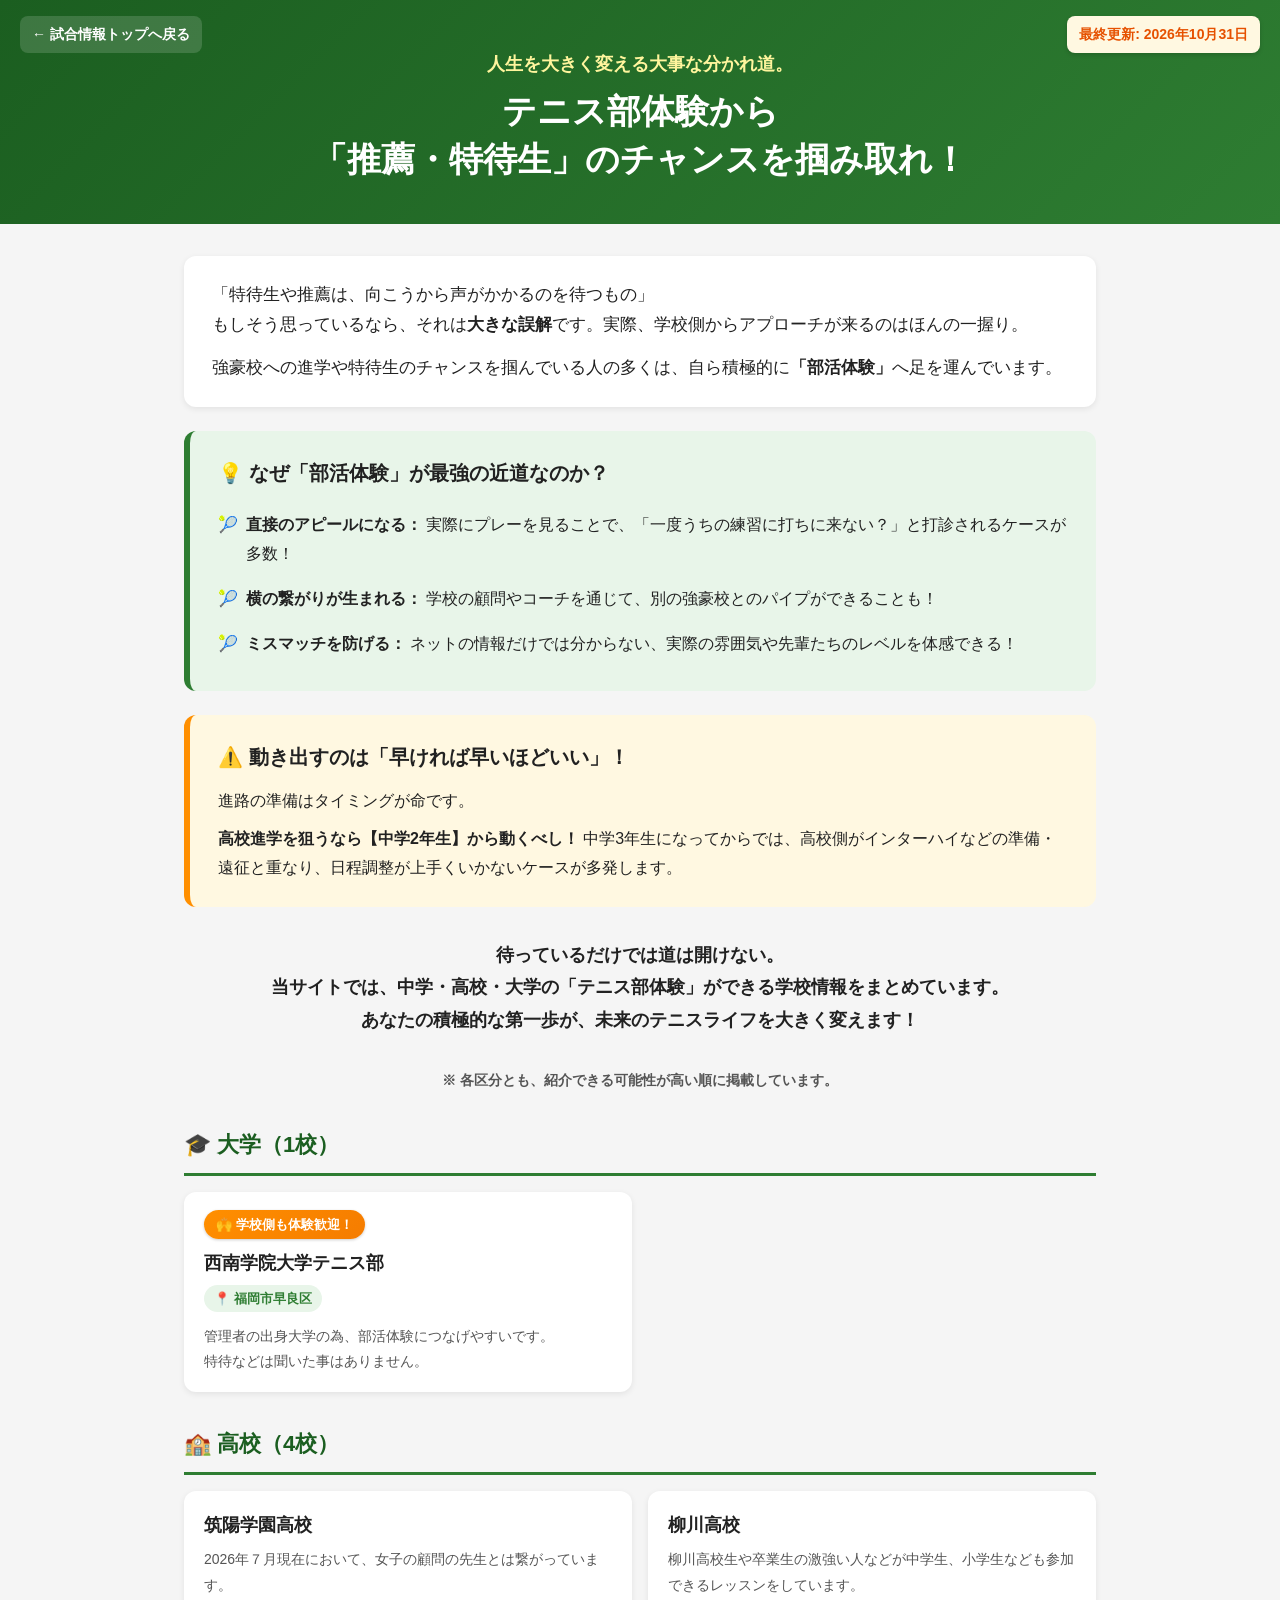
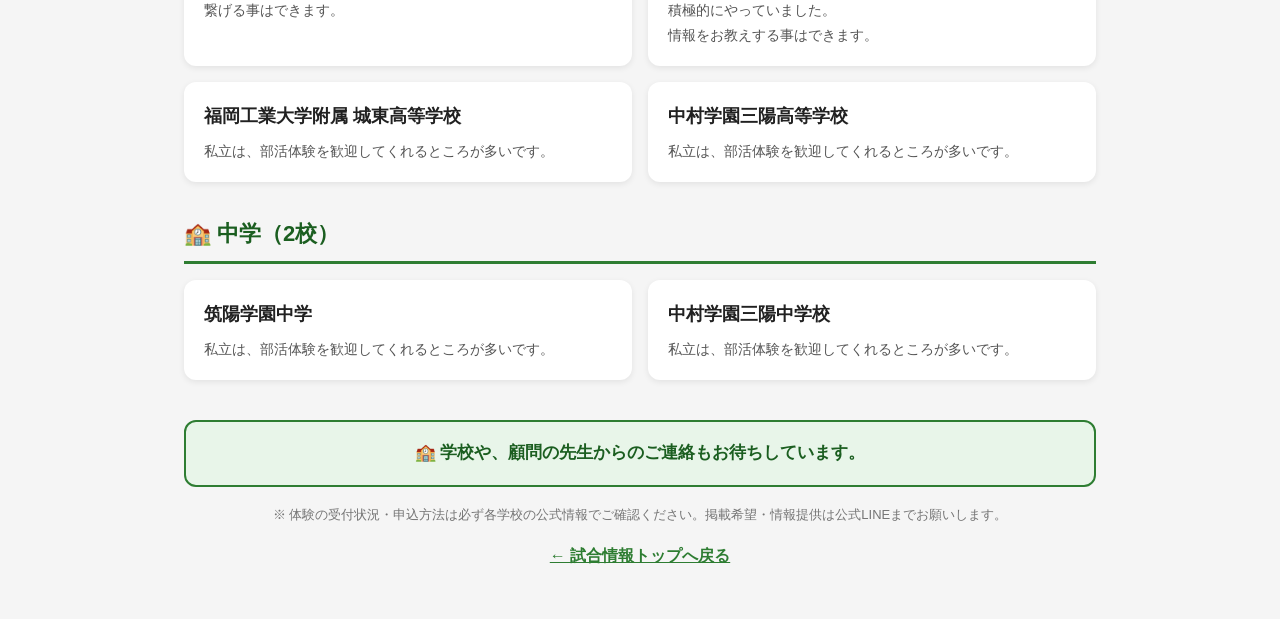
==== docs/taiken.html @ 0b255068 "update: 2026-10-31 21:12" ====
<!DOCTYPE html>
<html lang="ja">
<head>
    <meta charset="UTF-8">
    <meta name="viewport" content="width=1200">
    <title>テニス部体験で推薦・特待のチャンスを掴む｜福岡＋αテニス試合情報</title>
    <style>
        * { margin:0; padding:0; box-sizing:border-box; }
        body { font-family:"Hiragino Kaku Gothic ProN","Yu Gothic","Meiryo",sans-serif;
               background:#F5F5F5; color:#212121; line-height:1.8; }
        .t-header { position:relative; text-align:center; padding:48px 24px 40px;
                    background:linear-gradient(135deg,#1B5E20,#2E7D32); color:#fff; }
        .update-badge { position:absolute; top:16px; right:20px;
                        background:#FFF8E1; color:#E65100; padding:6px 12px;
                        border-radius:8px; font-size:14px; font-weight:700;
                        box-shadow:0 2px 4px rgba(0,0,0,0.15); }
        .back-link { position:absolute; top:16px; left:20px; color:#fff;
                     font-size:14px; font-weight:600; text-decoration:none;
                     background:rgba(255,255,255,0.15); padding:6px 12px; border-radius:8px; }
        .back-link:hover { background:rgba(255,255,255,0.3); }
        .t-lead { font-size:18px; font-weight:700; color:#FFF59D; margin-bottom:8px; }
        .t-title { font-size:34px; font-weight:900; line-height:1.4; }
        .t-main { max-width:960px; margin:0 auto; padding:32px 24px 48px; }
        .t-intro { background:#fff; border-radius:12px; padding:24px 28px;
                   box-shadow:0 2px 6px rgba(0,0,0,0.08); font-size:17px; }
        .t-intro p + p { margin-top:12px; }
        .t-box { border-radius:12px; padding:24px 28px; margin-top:24px; font-size:16px; }
        .t-box h2 { font-size:20px; margin-bottom:12px; }
        .t-why { background:#E8F5E9; border-left:6px solid #2E7D32; }
        .t-why ul { list-style:none; }
        .t-why li { padding:8px 0 8px 28px; position:relative; }
        .t-why li::before { content:"🎾"; position:absolute; left:0; }
        .t-timing { background:#FFF8E1; border-left:6px solid #FF8F00; }
        .t-timing p + p { margin-top:10px; }
        .t-cta { text-align:center; font-size:18px; font-weight:700; margin:32px 0; }
        .t-schools { margin-top:32px; }
        .t-type-head { font-size:22px; font-weight:900; color:#1B5E20;
                       border-bottom:3px solid #2E7D32; padding-bottom:8px; margin-bottom:16px; }
        .school-grid { display:grid; grid-template-columns:repeat(2,1fr); gap:16px; }
        .school-card { background:#fff; border-radius:12px; padding:18px 20px;
                       box-shadow:0 2px 6px rgba(0,0,0,0.08); }
        .school-name { display:block; font-size:18px; font-weight:800; color:#1565C0;
                       text-decoration:none; margin-bottom:4px; }
        a.school-name:hover { text-decoration:underline; }
        span.school-name { color:#212121; }
        .school-area { display:inline-block; font-size:13px; font-weight:600;
                       color:#2E7D32; background:#E8F5E9; padding:2px 10px;
                       border-radius:999px; margin-bottom:6px; }
        .school-notes { font-size:14px; color:#555; margin-top:6px; white-space:pre-line; }
        .school-welcome { display:inline-block; font-size:13px; font-weight:800;
                          color:#fff; background:linear-gradient(135deg,#FF8F00,#F57C00);
                          padding:3px 12px; border-radius:999px; margin-bottom:8px;
                          box-shadow:0 1px 3px rgba(0,0,0,0.2); }
        .t-order-note { font-size:14px; font-weight:600; color:#555;
                        text-align:center; margin-top:8px; }
        .t-empty { background:#fff; border-radius:12px; padding:20px;
                   color:#757575; text-align:center; }
        .t-contact { margin-top:40px; text-align:center; font-size:17px; font-weight:800;
                     color:#1B5E20; background:#E8F5E9; border:2px solid #2E7D32;
                     border-radius:12px; padding:16px 20px; }
        .t-note { margin-top:16px; font-size:13px; color:#757575; text-align:center; }
        .t-back { text-align:center; margin-top:16px; }
        .t-back a { color:#2E7D32; font-weight:700; }
        @media (max-width:768px) {
            .school-grid { grid-template-columns:1fr; }
            .t-title { font-size:26px; }
            .update-badge { position:static; display:inline-block; margin-bottom:8px; }
        }
    </style>
    <!-- Google tag (gtag.js) -->
    <script async src="https://www.googletagmanager.com/gtag/js?id=G-NSLGBGFZLZ"></script>
    <script>
      window.dataLayer = window.dataLayer || [];
      function gtag(){dataLayer.push(arguments);}
      gtag('js', new Date());
      gtag('config', 'G-NSLGBGFZLZ');
    </script>
</head>
<body>
    <header class="t-header">
        <div class="update-badge">最終更新: 2026年10月31日</div>
        <a class="back-link" href="index.html">← 試合情報トップへ戻る</a>
        <p class="t-lead">人生を大きく変える大事な分かれ道。</p>
        <h1 class="t-title">テニス部体験から<br>「推薦・特待生」のチャンスを掴み取れ！</h1>
    </header>
    <main class="t-main">
        <section class="t-intro">
            <p>「特待生や推薦は、向こうから声がかかるのを待つもの」<br>もしそう思っているなら、それは<strong>大きな誤解</strong>です。実際、学校側からアプローチが来るのはほんの一握り。</p>
            <p>強豪校への進学や特待生のチャンスを掴んでいる人の多くは、自ら積極的に<strong>「部活体験」</strong>へ足を運んでいます。</p>
        </section>
        <section class="t-box t-why">
            <h2>💡 なぜ「部活体験」が最強の近道なのか？</h2>
            <ul>
                <li><strong>直接のアピールになる：</strong> 実際にプレーを見ることで、「一度うちの練習に打ちに来ない？」と打診されるケースが多数！</li>
                <li><strong>横の繋がりが生まれる：</strong> 学校の顧問やコーチを通じて、別の強豪校とのパイプができることも！</li>
                <li><strong>ミスマッチを防げる：</strong> ネットの情報だけでは分からない、実際の雰囲気や先輩たちのレベルを体感できる！</li>
            </ul>
        </section>
        <section class="t-box t-timing">
            <h2>⚠️ 動き出すのは「早ければ早いほどいい」！</h2>
            <p>進路の準備はタイミングが命です。</p>
            <p><strong>高校進学を狙うなら【中学2年生】から動くべし！</strong> 中学3年生になってからでは、高校側がインターハイなどの準備・遠征と重なり、日程調整が上手くいかないケースが多発します。</p>
        </section>
        <p class="t-cta">待っているだけでは道は開けない。<br>当サイトでは、中学・高校・大学の「テニス部体験」ができる学校情報をまとめています。<br><strong>あなたの積極的な第一歩が、未来のテニスライフを大きく変えます！</strong></p>
        <p class="t-order-note">※ 各区分とも、紹介できる可能性が高い順に掲載しています。</p>
        <section class="t-schools">
            <h2 class="t-type-head">🎓 大学（1校）</h2>
            <div class="school-grid">
            <div class="school-card">
                <span class="school-welcome">🙌 学校側も体験歓迎！</span>
                <span class="school-name">西南学院大学テニス部</span>
                <span class="school-area">📍 福岡市早良区</span>
                <p class="school-notes">管理者の出身大学の為、部活体験につなげやすいです。
特待などは聞いた事はありません。</p>
            </div>
            </div>
        </section>
        <section class="t-schools">
            <h2 class="t-type-head">🏫 高校（4校）</h2>
            <div class="school-grid">
            <div class="school-card">
                <span class="school-name">筑陽学園高校</span>
                <p class="school-notes">2026年７月現在において、女子の顧問の先生とは繋がっています。
繋げる事はできます。</p>
            </div>
            <div class="school-card">
                <span class="school-name">柳川高校</span>
                <p class="school-notes">柳川高校生や卒業生の激強い人などが中学生、小学生なども参加できるレッスンをしています。
積極的にやっていました。
情報をお教えする事はできます。</p>
            </div>
            <div class="school-card">
                <span class="school-name">福岡工業大学附属  城東高等学校</span>
                <p class="school-notes">私立は、部活体験を歓迎してくれるところが多いです。</p>
            </div>
            <div class="school-card">
                <span class="school-name">中村学園三陽高等学校</span>
                <p class="school-notes">私立は、部活体験を歓迎してくれるところが多いです。</p>
            </div>
            </div>
        </section>
        <section class="t-schools">
            <h2 class="t-type-head">🏫 中学（2校）</h2>
            <div class="school-grid">
            <div class="school-card">
                <span class="school-name">筑陽学園中学</span>
                <p class="school-notes">私立は、部活体験を歓迎してくれるところが多いです。</p>
            </div>
            <div class="school-card">
                <span class="school-name">中村学園三陽中学校</span>
                <p class="school-notes">私立は、部活体験を歓迎してくれるところが多いです。</p>
            </div>
            </div>
        </section>
        <p class="t-contact">🏫 学校や、顧問の先生からのご連絡もお待ちしています。</p>
        <p class="t-note">※ 体験の受付状況・申込方法は必ず各学校の公式情報でご確認ください。掲載希望・情報提供は公式LINEまでお願いします。</p>
        <p class="t-back"><a href="index.html">← 試合情報トップへ戻る</a></p>
    </main>
</body>
</html>
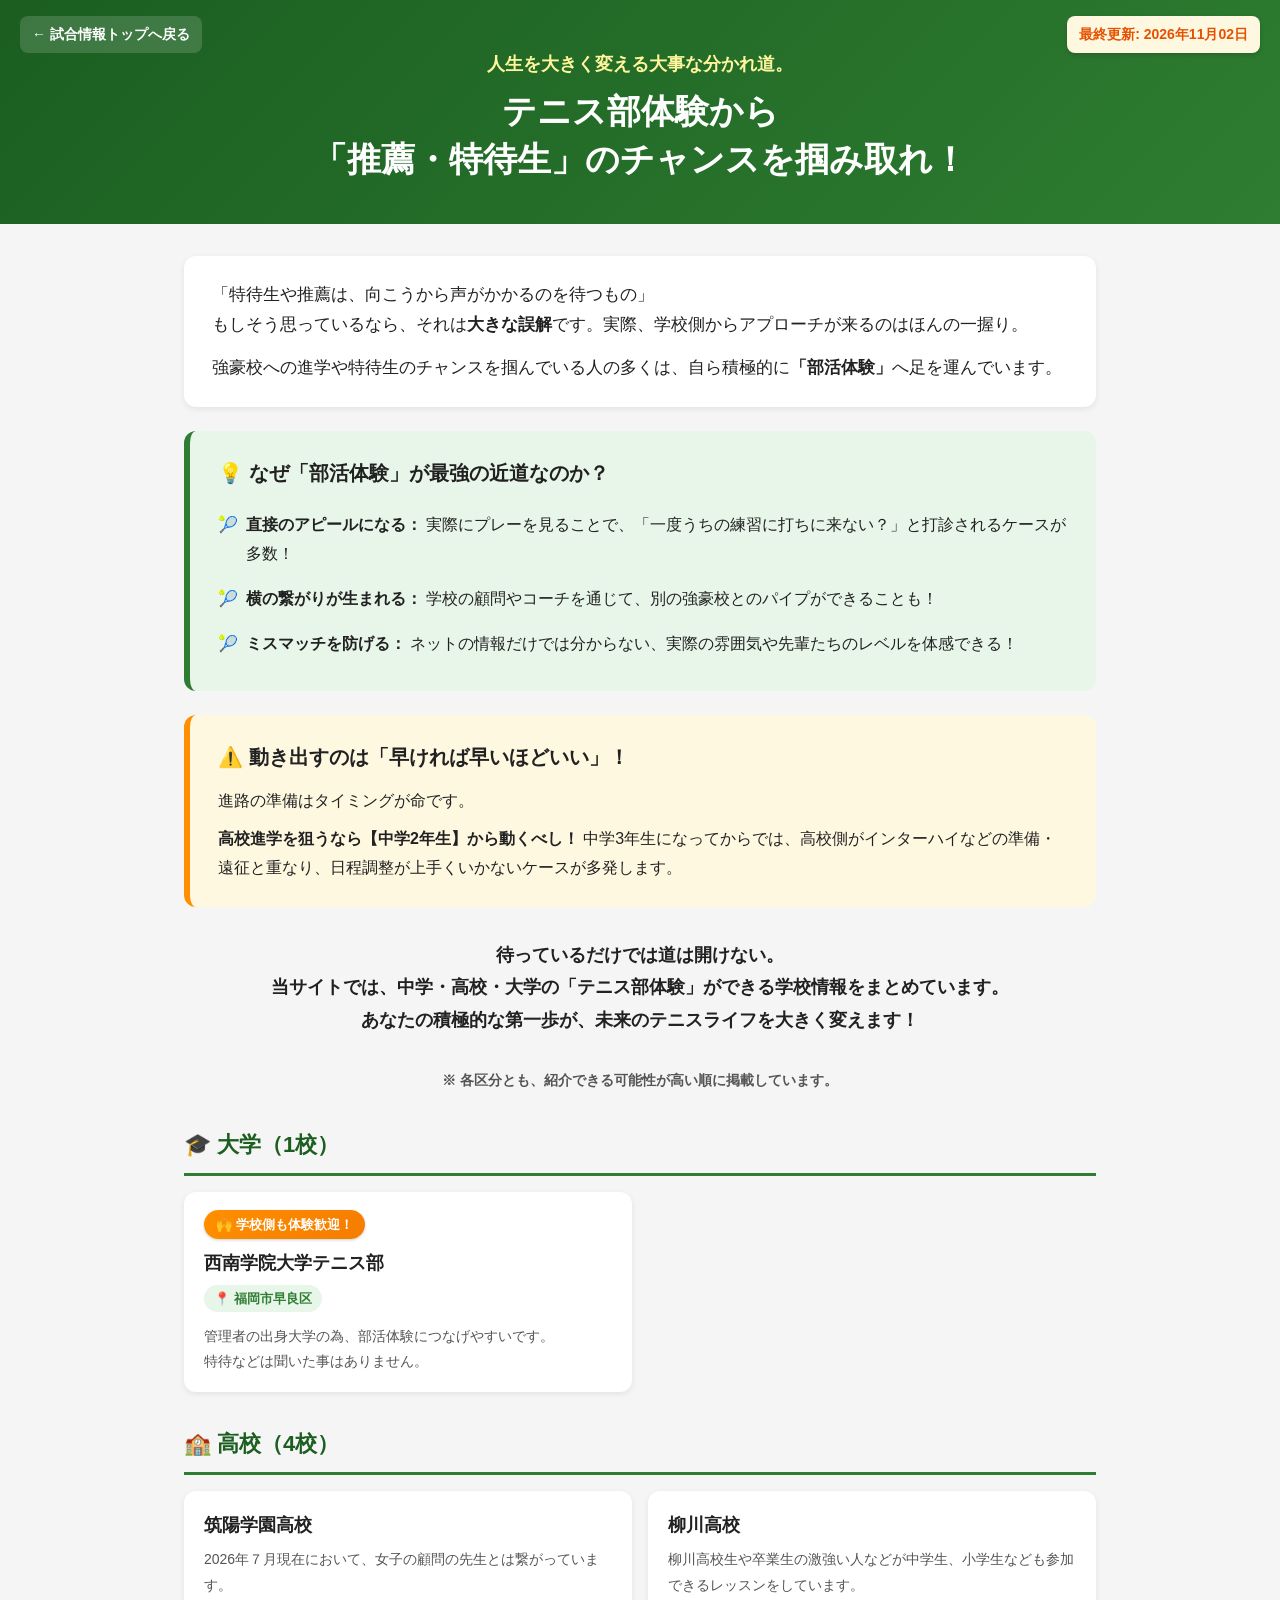
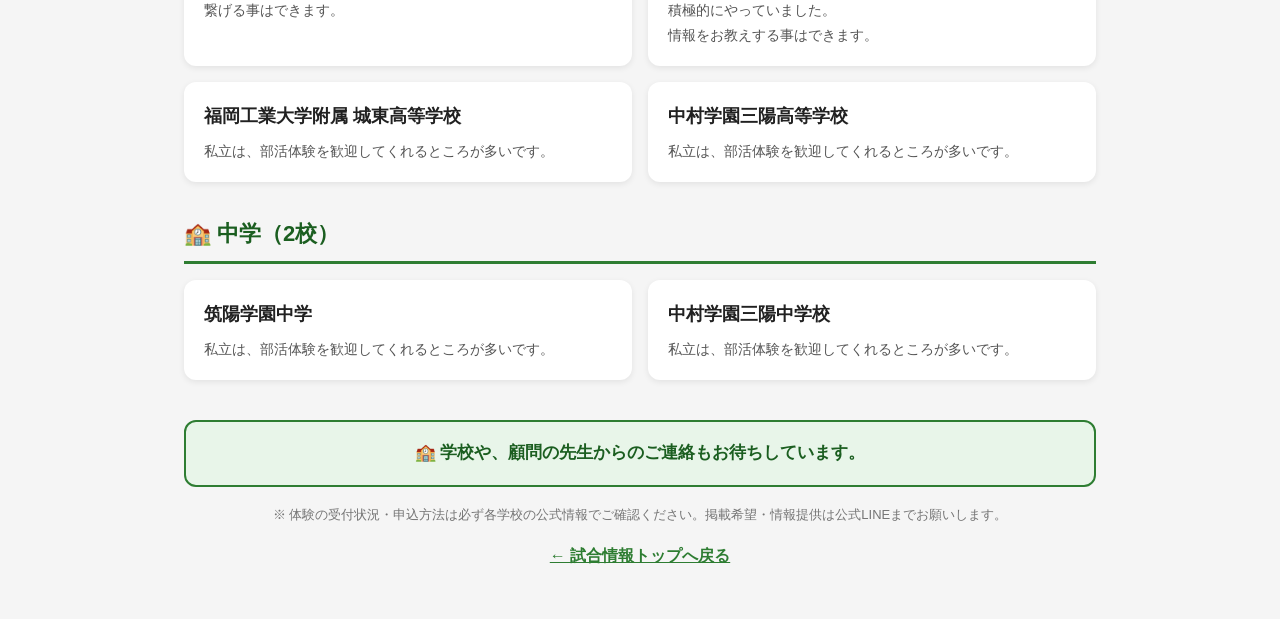
==== commit 32e8f9aa: "update: 2026-11-02 18:06" ====
--- a/docs/taiken.html
+++ b/docs/taiken.html
@@ -78,7 +78,7 @@
 </head>
 <body>
     <header class="t-header">
-        <div class="update-badge">最終更新: 2026年10月31日</div>
+        <div class="update-badge">最終更新: 2026年11月02日</div>
         <a class="back-link" href="index.html">← 試合情報トップへ戻る</a>
         <p class="t-lead">人生を大きく変える大事な分かれ道。</p>
         <h1 class="t-title">テニス部体験から<br>「推薦・特待生」のチャンスを掴み取れ！</h1>
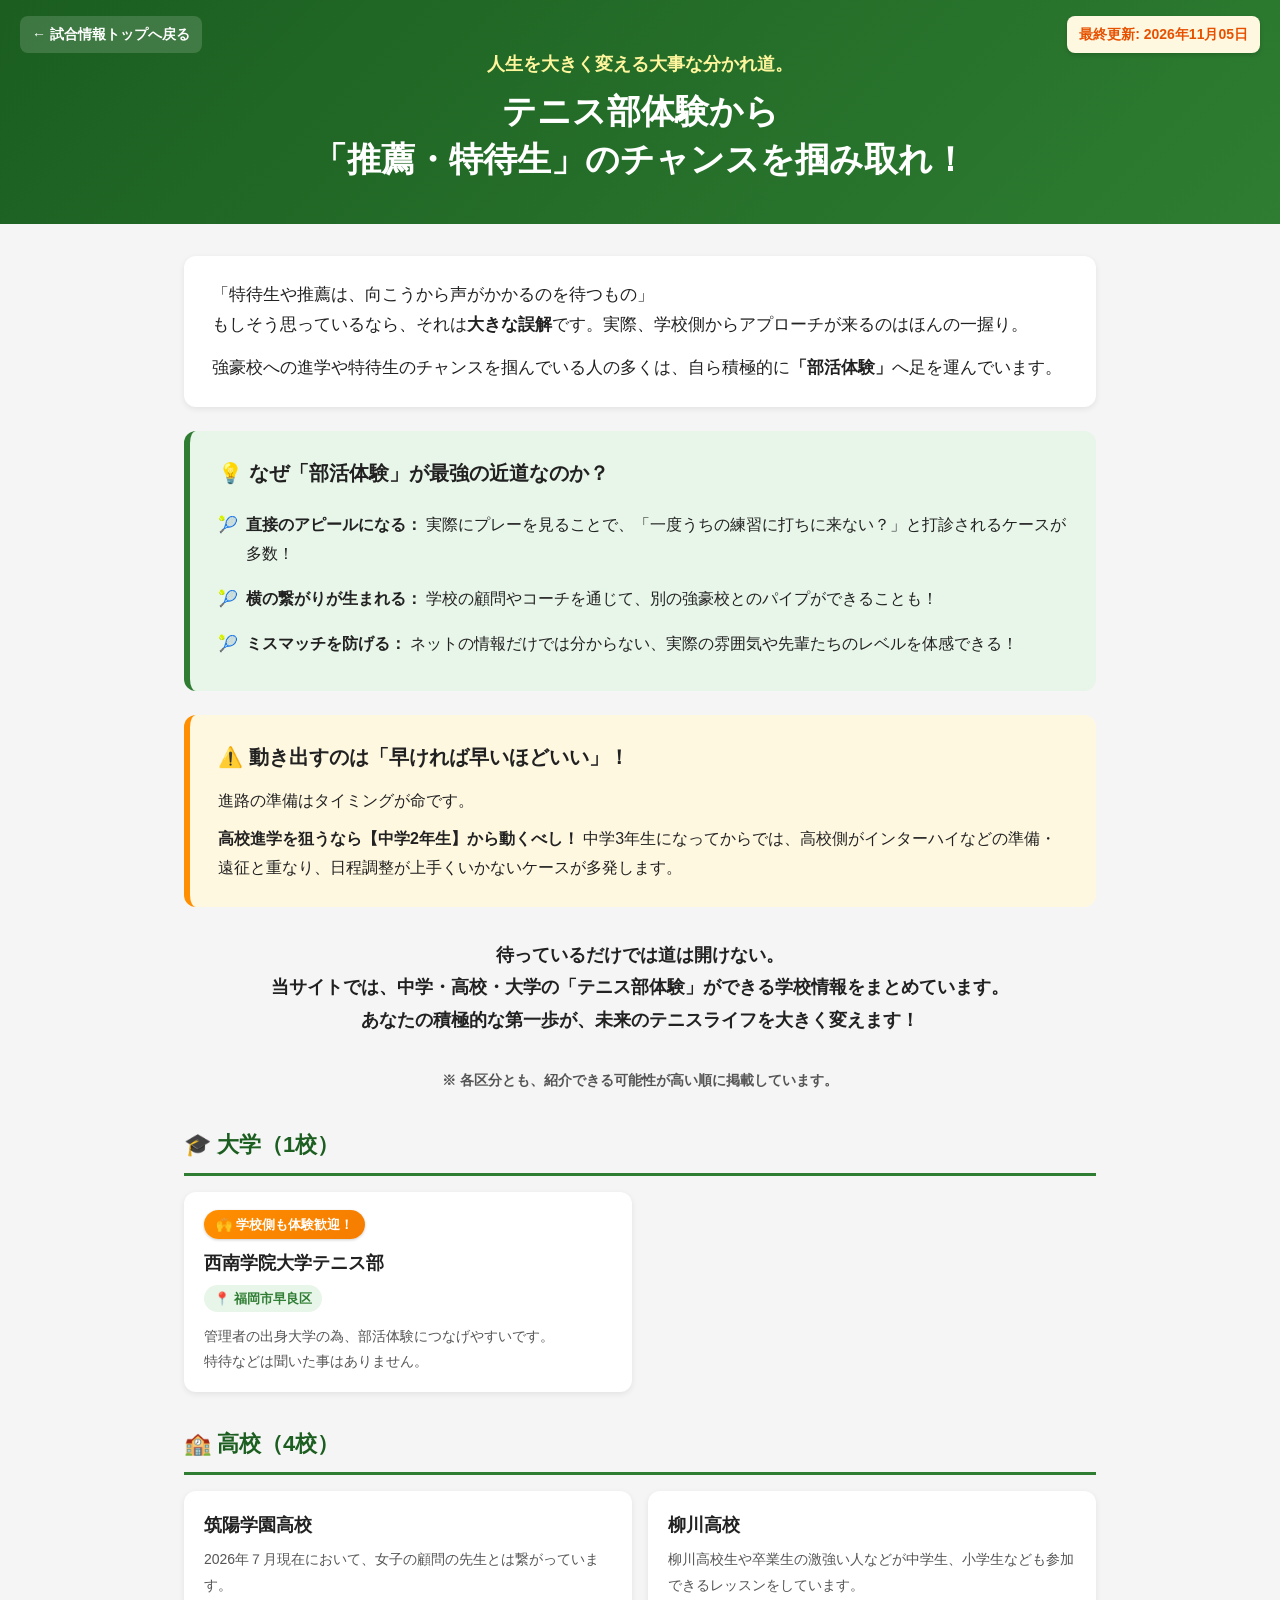
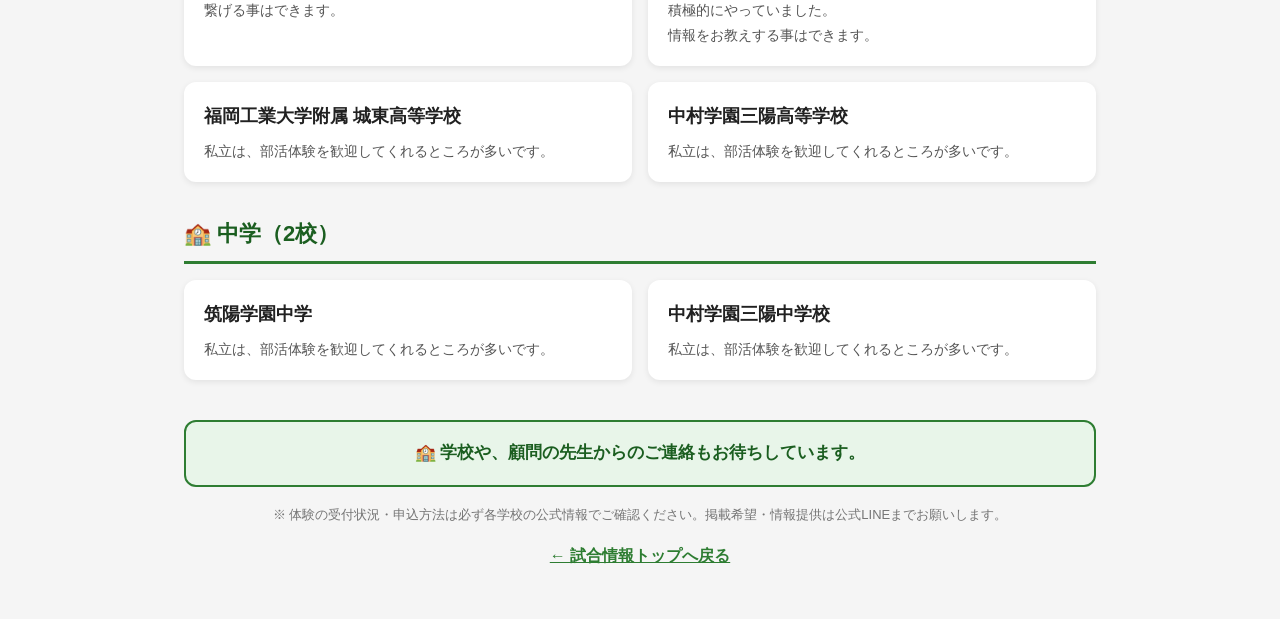
==== commit 534c40d6: "update: 2026-11-05 21:06" ====
--- a/docs/taiken.html
+++ b/docs/taiken.html
@@ -78,7 +78,7 @@
 </head>
 <body>
     <header class="t-header">
-        <div class="update-badge">最終更新: 2026年11月02日</div>
+        <div class="update-badge">最終更新: 2026年11月05日</div>
         <a class="back-link" href="index.html">← 試合情報トップへ戻る</a>
         <p class="t-lead">人生を大きく変える大事な分かれ道。</p>
         <h1 class="t-title">テニス部体験から<br>「推薦・特待生」のチャンスを掴み取れ！</h1>
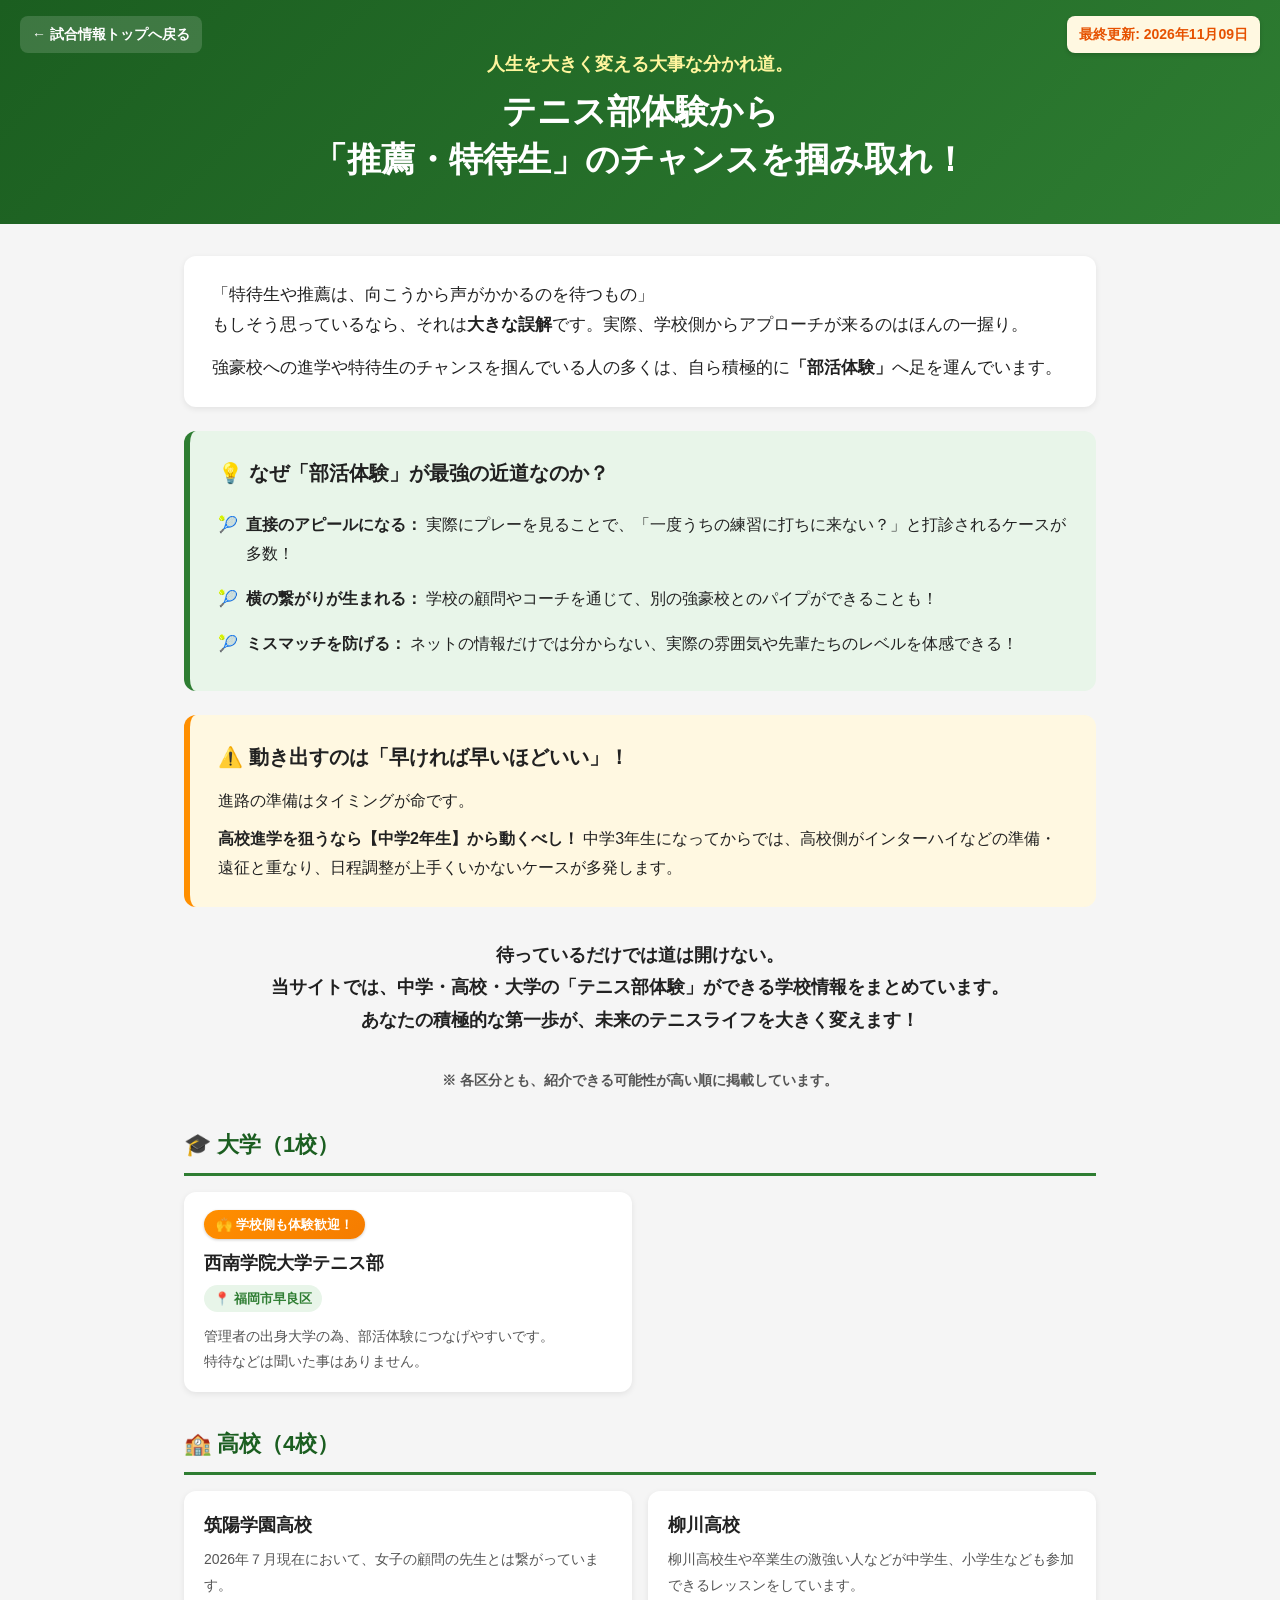
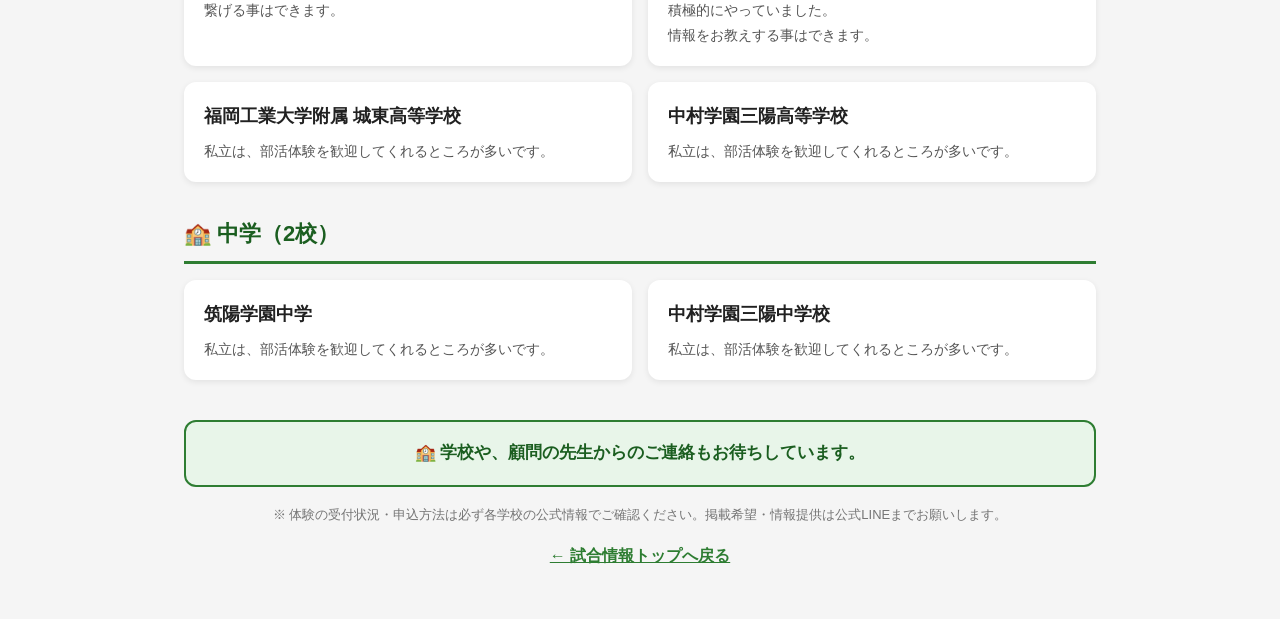
==== commit 7c40874e: "update: 2026-11-09 14:28" ====
--- a/docs/taiken.html
+++ b/docs/taiken.html
@@ -78,7 +78,7 @@
 </head>
 <body>
     <header class="t-header">
-        <div class="update-badge">最終更新: 2026年11月05日</div>
+        <div class="update-badge">最終更新: 2026年11月09日</div>
         <a class="back-link" href="index.html">← 試合情報トップへ戻る</a>
         <p class="t-lead">人生を大きく変える大事な分かれ道。</p>
         <h1 class="t-title">テニス部体験から<br>「推薦・特待生」のチャンスを掴み取れ！</h1>
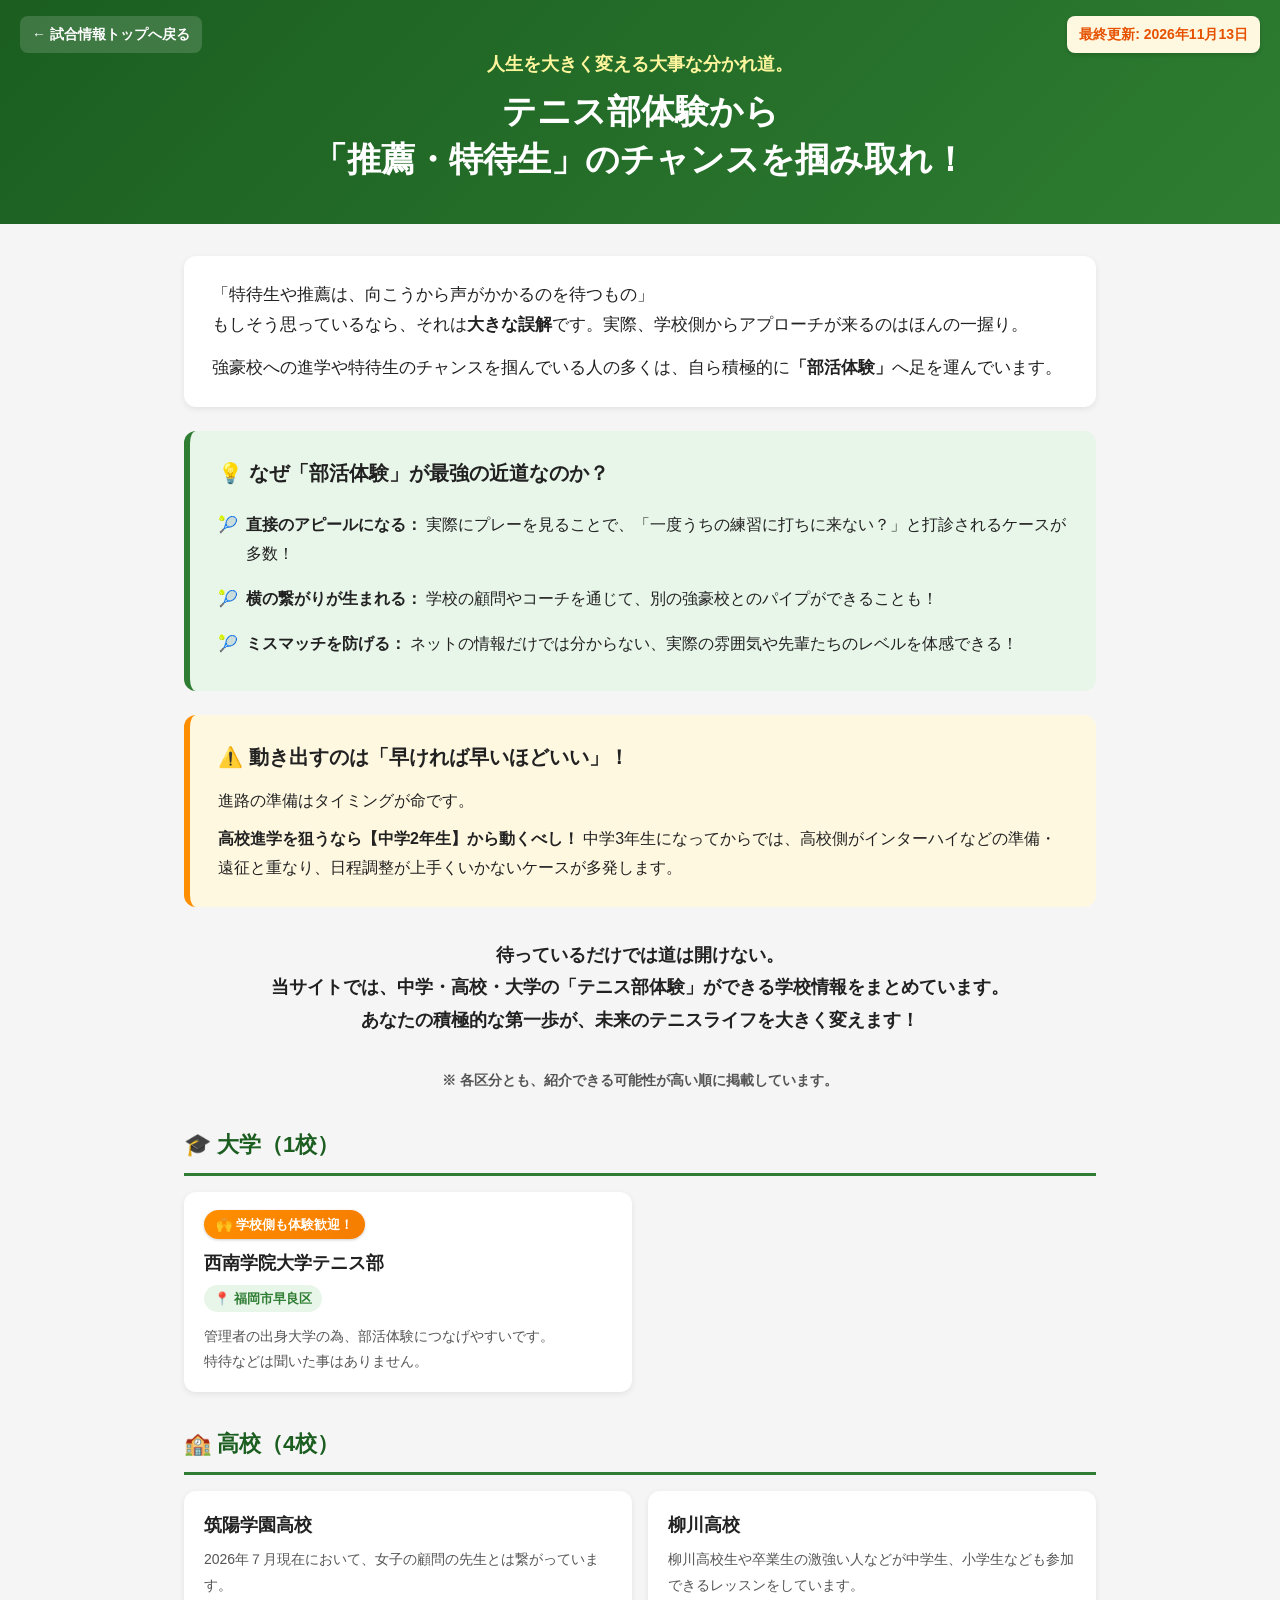
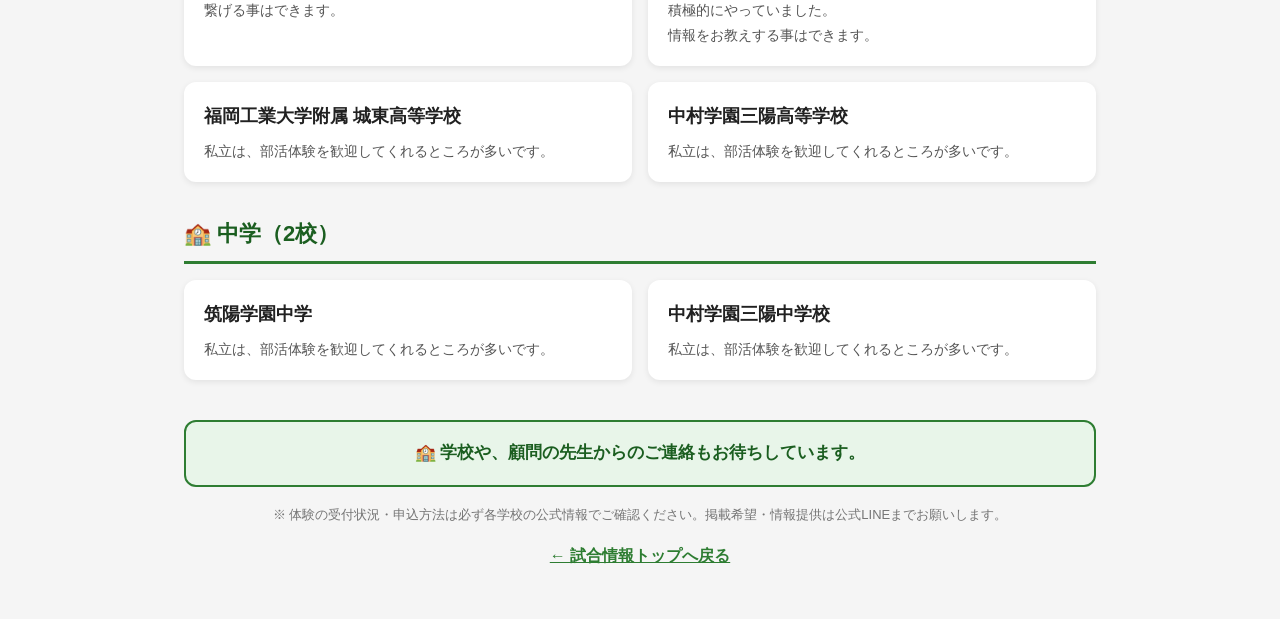
==== commit 7894c03a: "update: 2026-11-13 07:49" ====
--- a/docs/taiken.html
+++ b/docs/taiken.html
@@ -78,7 +78,7 @@
 </head>
 <body>
     <header class="t-header">
-        <div class="update-badge">最終更新: 2026年11月09日</div>
+        <div class="update-badge">最終更新: 2026年11月13日</div>
         <a class="back-link" href="index.html">← 試合情報トップへ戻る</a>
         <p class="t-lead">人生を大きく変える大事な分かれ道。</p>
         <h1 class="t-title">テニス部体験から<br>「推薦・特待生」のチャンスを掴み取れ！</h1>
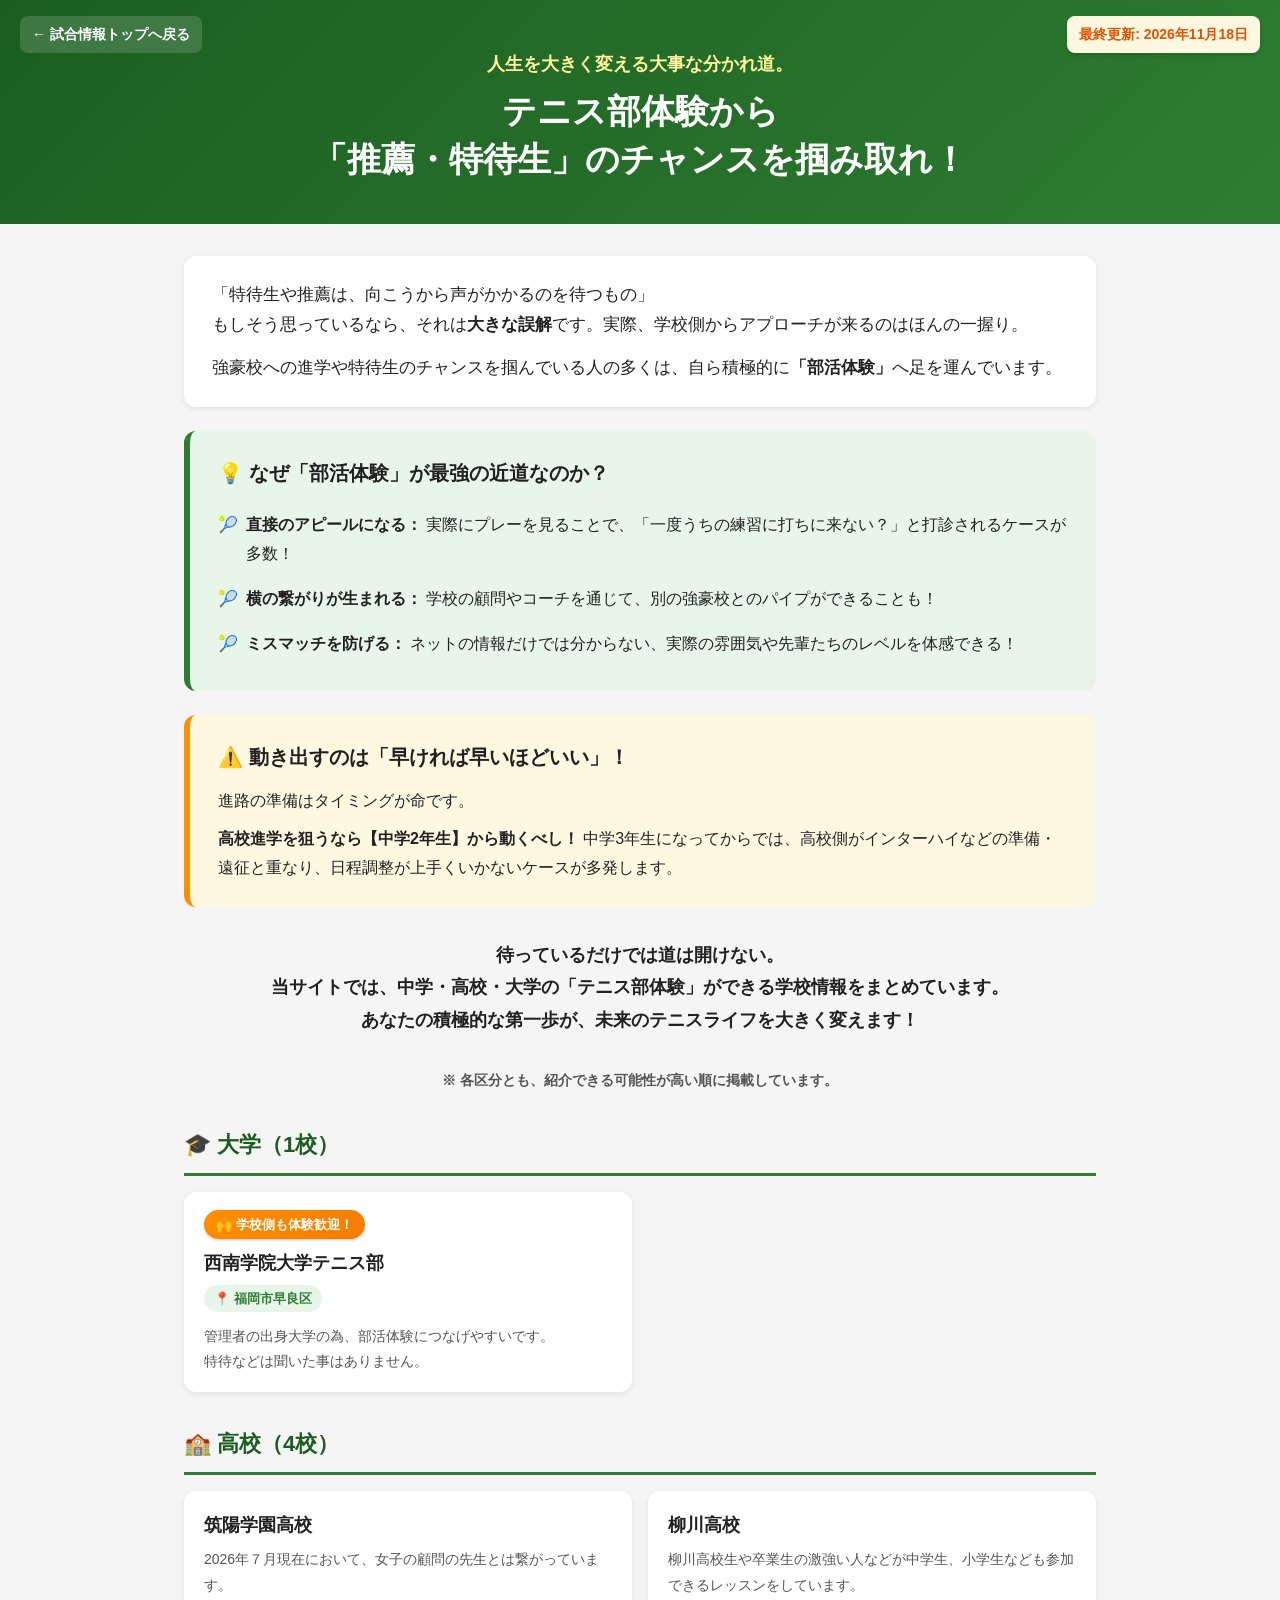
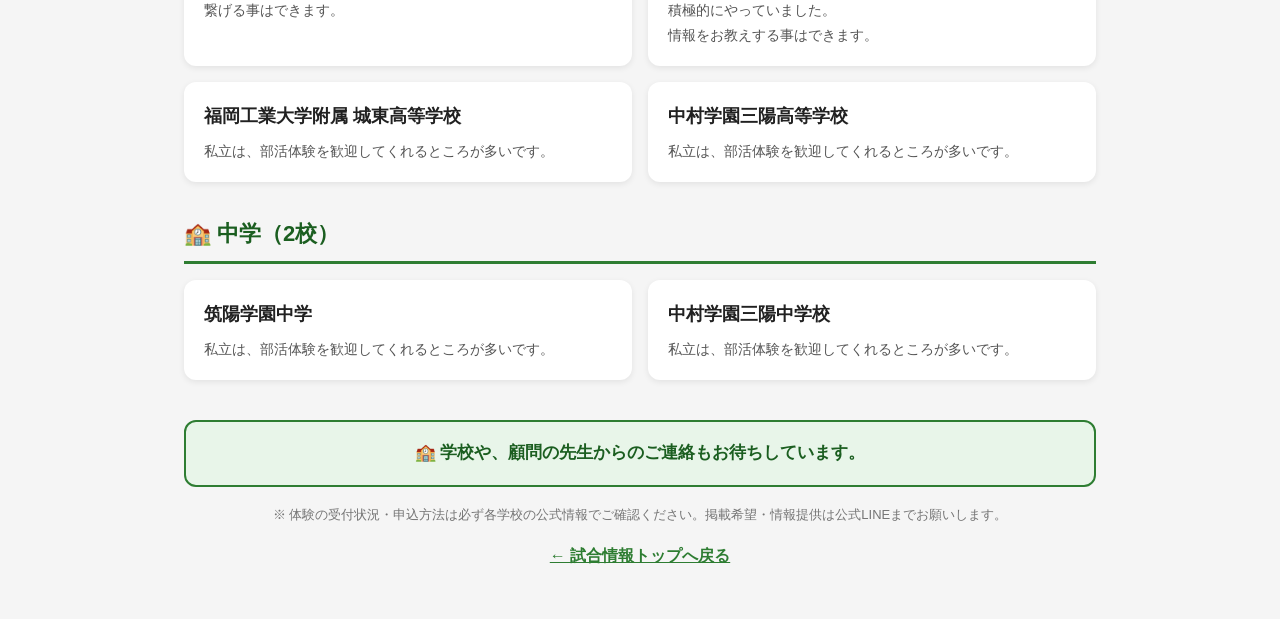
==== commit 8487b6dc: "update: 2026-11-18 22:22" ====
--- a/docs/taiken.html
+++ b/docs/taiken.html
@@ -78,7 +78,7 @@
 </head>
 <body>
     <header class="t-header">
-        <div class="update-badge">最終更新: 2026年11月13日</div>
+        <div class="update-badge">最終更新: 2026年11月18日</div>
         <a class="back-link" href="index.html">← 試合情報トップへ戻る</a>
         <p class="t-lead">人生を大きく変える大事な分かれ道。</p>
         <h1 class="t-title">テニス部体験から<br>「推薦・特待生」のチャンスを掴み取れ！</h1>
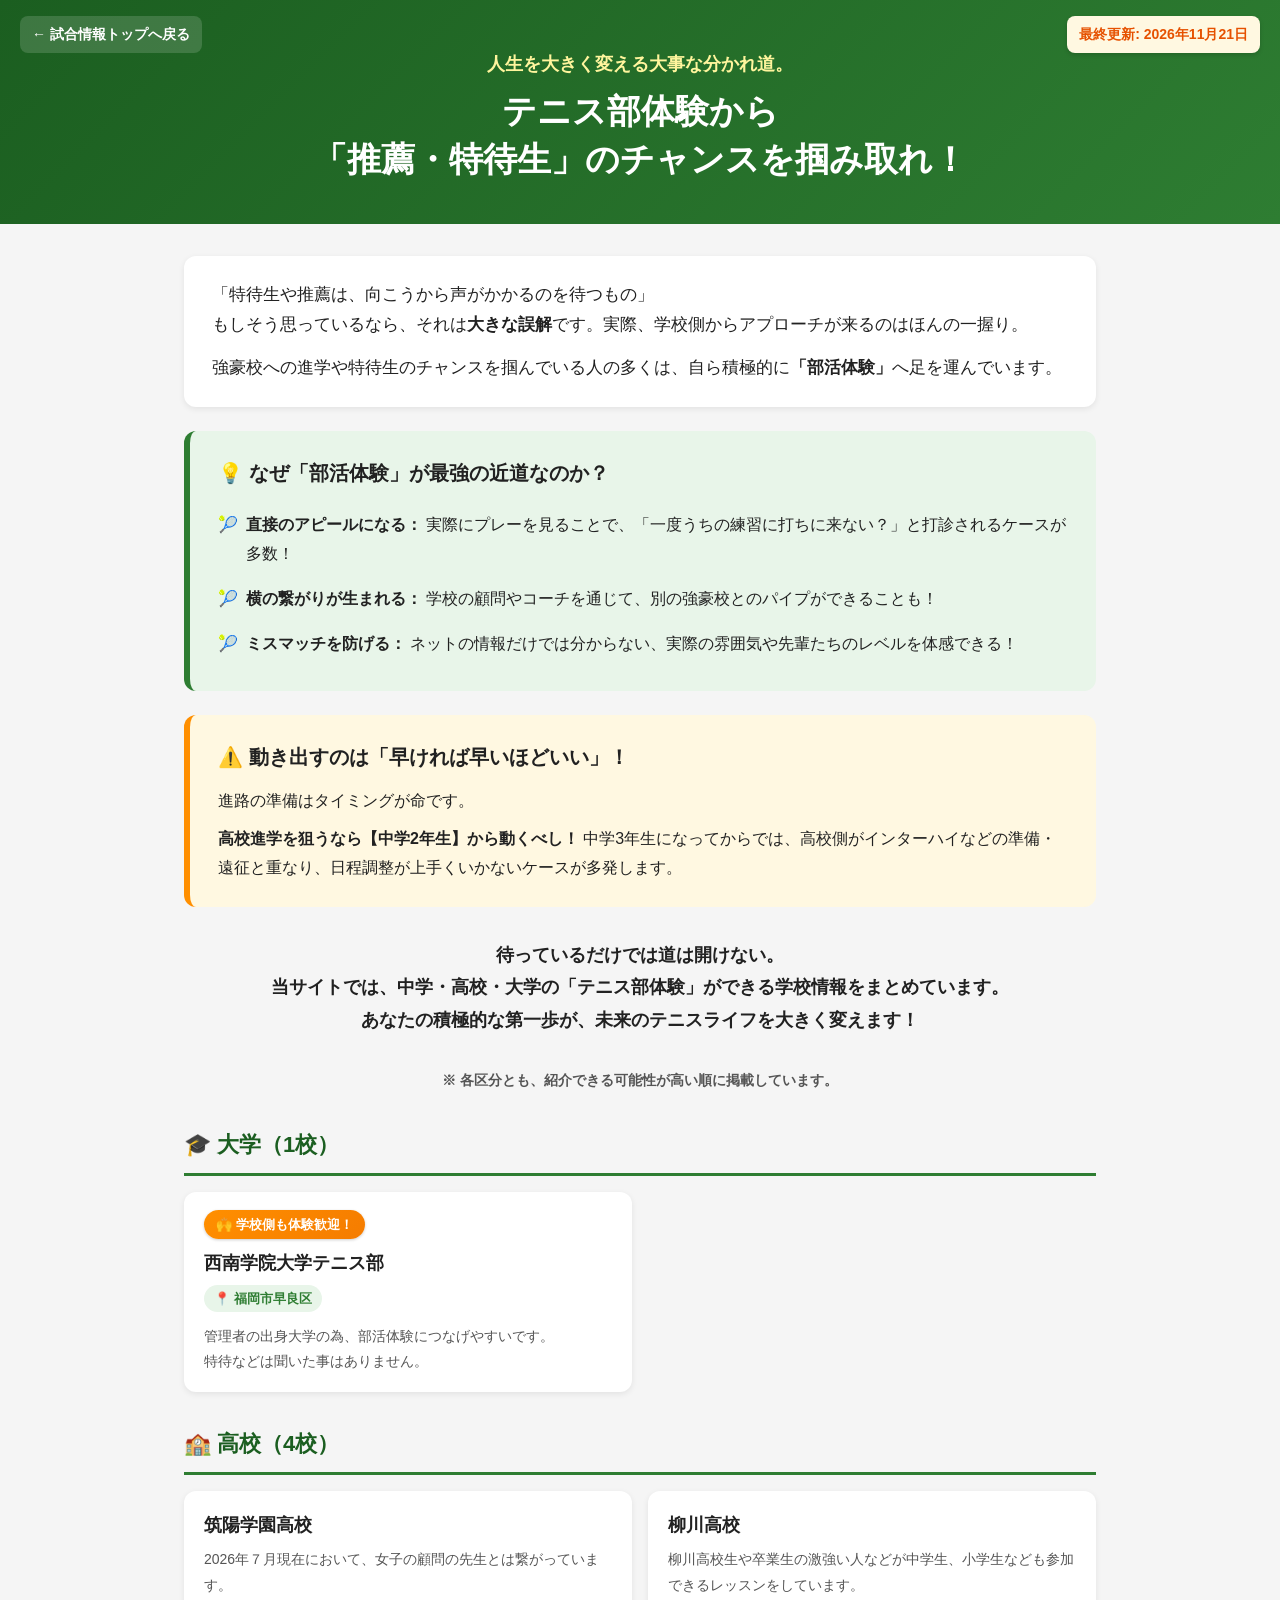
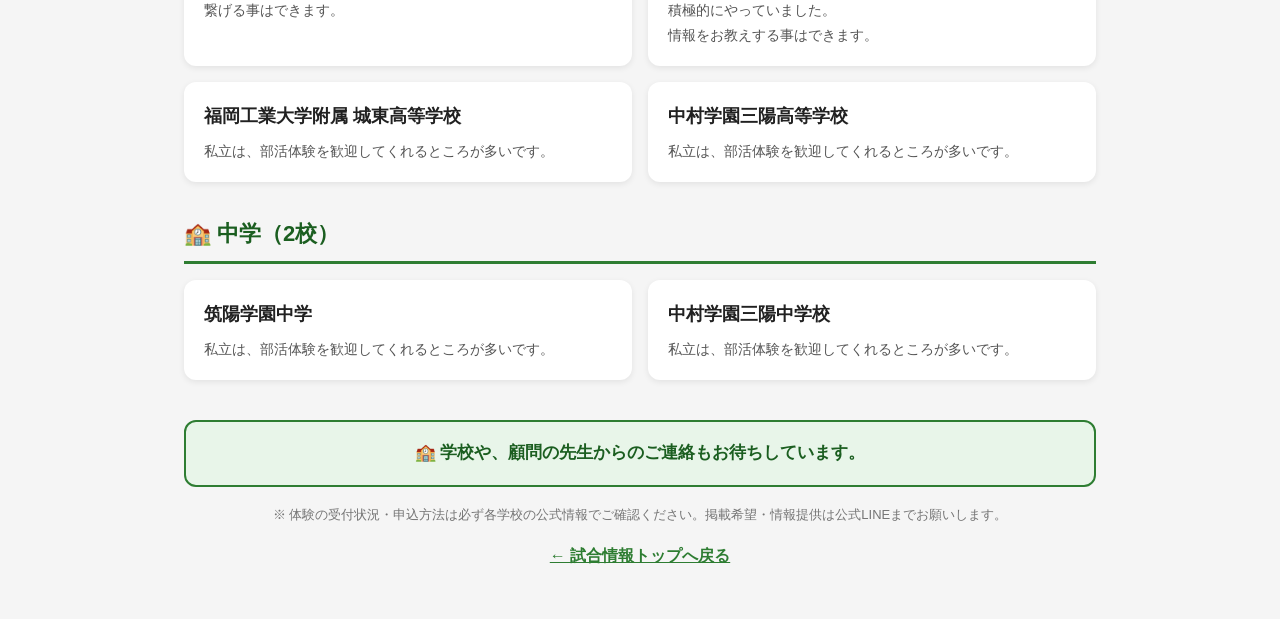
==== commit b74e6319: "update: 2026-11-21 09:34" ====
--- a/docs/taiken.html
+++ b/docs/taiken.html
@@ -78,7 +78,7 @@
 </head>
 <body>
     <header class="t-header">
-        <div class="update-badge">最終更新: 2026年11月18日</div>
+        <div class="update-badge">最終更新: 2026年11月21日</div>
         <a class="back-link" href="index.html">← 試合情報トップへ戻る</a>
         <p class="t-lead">人生を大きく変える大事な分かれ道。</p>
         <h1 class="t-title">テニス部体験から<br>「推薦・特待生」のチャンスを掴み取れ！</h1>
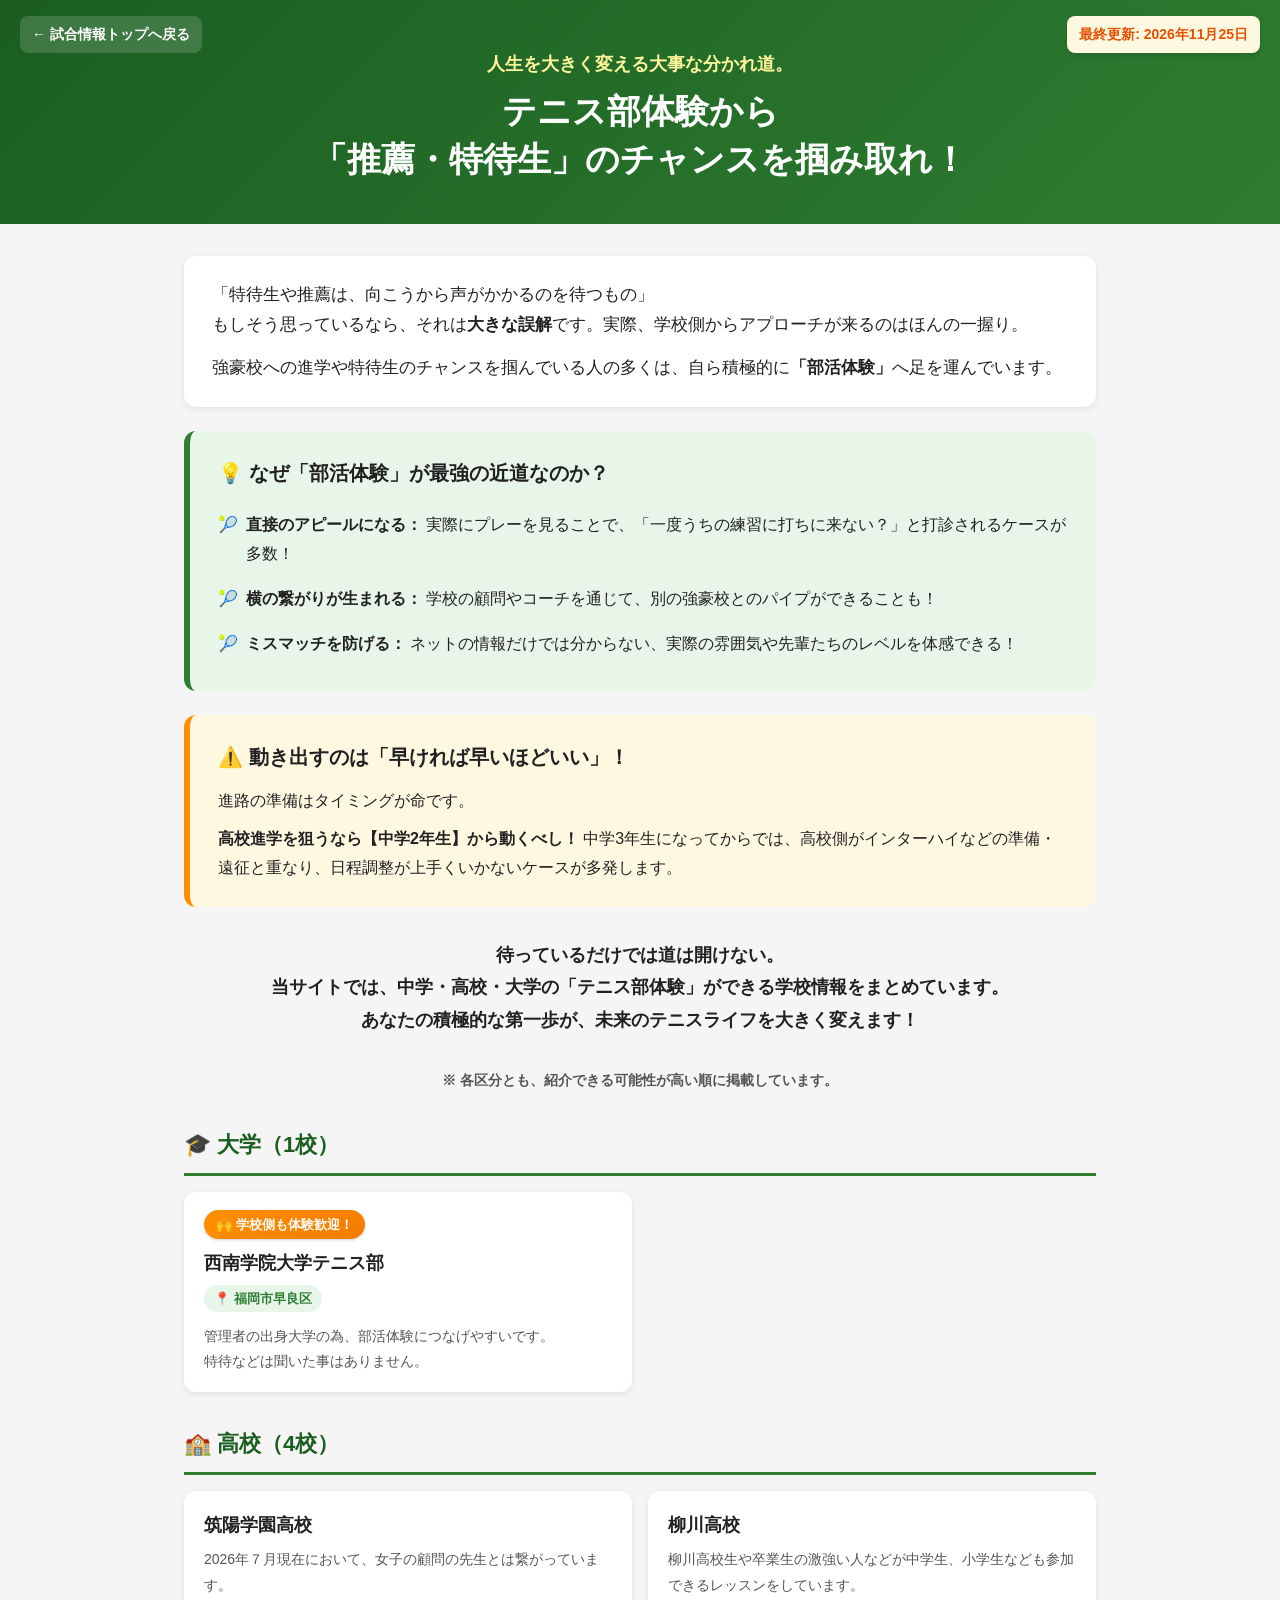
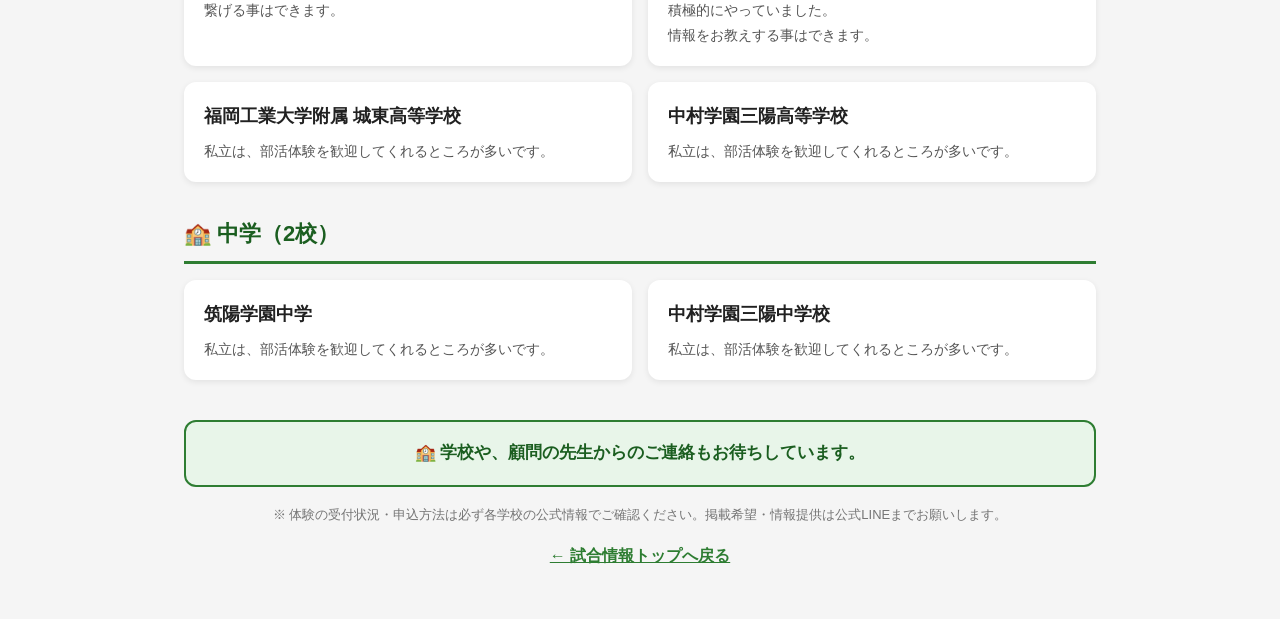
==== commit bd8d7c5f: "update: 2026-11-25 08:05" ====
--- a/docs/taiken.html
+++ b/docs/taiken.html
@@ -78,7 +78,7 @@
 </head>
 <body>
     <header class="t-header">
-        <div class="update-badge">最終更新: 2026年11月21日</div>
+        <div class="update-badge">最終更新: 2026年11月25日</div>
         <a class="back-link" href="index.html">← 試合情報トップへ戻る</a>
         <p class="t-lead">人生を大きく変える大事な分かれ道。</p>
         <h1 class="t-title">テニス部体験から<br>「推薦・特待生」のチャンスを掴み取れ！</h1>
